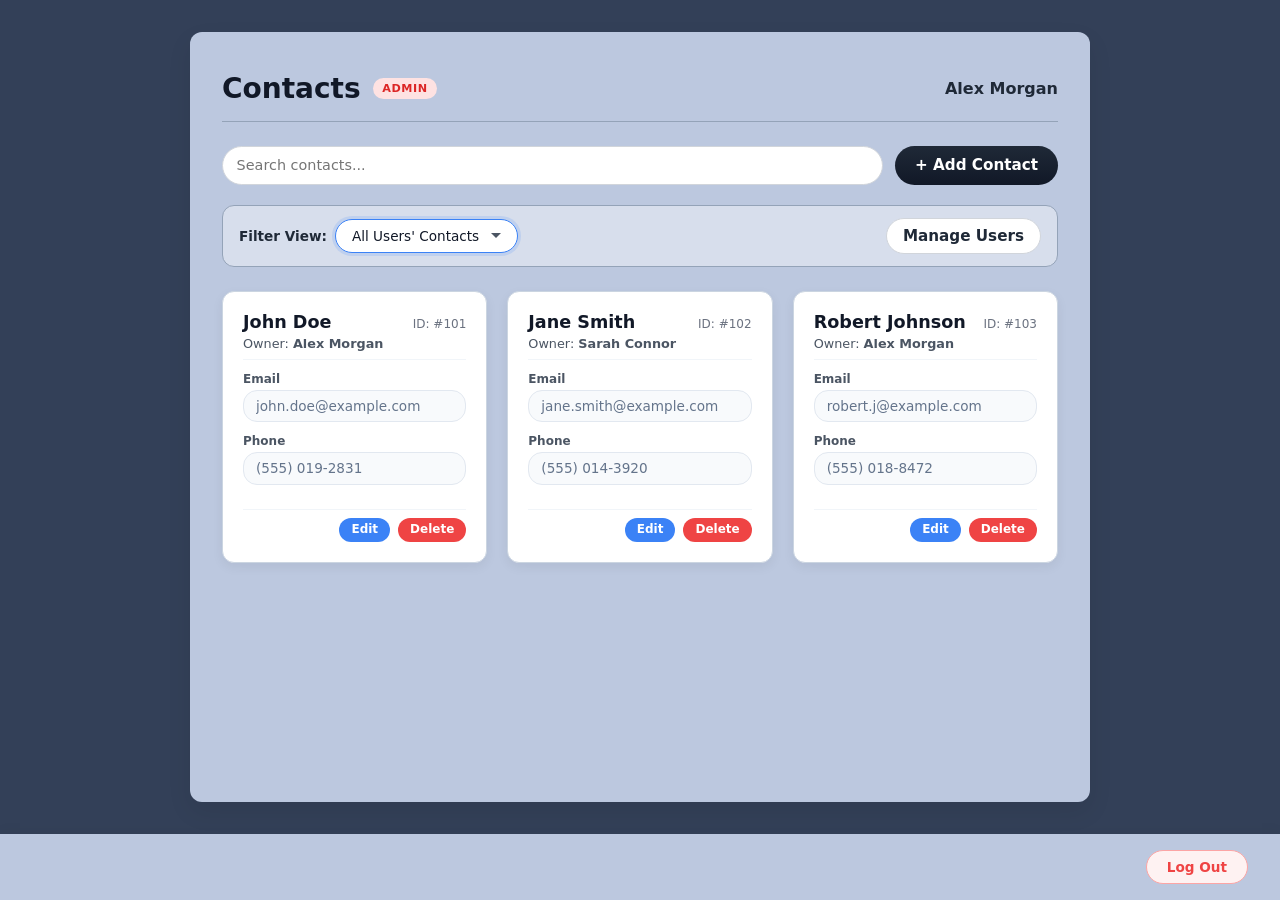
==== frontend/contacts.html @ 06769478 "contact page psudo built" ====
<!DOCTYPE html>
<html lang="en">
<head>
  <meta charset="UTF-8">
  <meta name="viewport" content="width=device-width, initial-scale=1.0">
  <title>Contacts Dashboard</title>
  <link rel="stylesheet" href="css/styles.css">
</head>
<body>

  <!-- Main Container Card -->
  <main class="dashboard-card">
    
    <!-- Top Header -->
    <header class="dashboard-header">
      <div class="brand-section">
        <h1>Contacts</h1>
        <span id="role-badge" class="badge badge-admin">ADMIN</span>
      </div>

      <div class="user-section">
        <span id="user-display-name">Alex Morgan</span>
      </div>
    </header>

    <!-- Toolbar: Search Bar & New Contact Trigger -->
    <section class="toolbar">
      <div class="search-group">
        <input type="text" id="contact-search" placeholder="Search contacts..." autocomplete="off">
      </div>
      <button id="add-contact-btn" class="btn-primary-pill">+ Add Contact</button>
    </section>

    <!-- Admin Filter Dropdown Bar -->
    <section id="admin-banner" class="admin-panel">
<div class="custom-select-wrapper" id="admin-user-filter">
  <label for="admin-user-filter">Filter View:</label>
  <div class="custom-select" tabIndex="0">
    <div class="select-trigger">
      <span class="selected-text">All Users' Contacts</span>
      <span class="arrow"></span>
    </div>
    <div class="custom-options">
      <div class="custom-option selected" data-value="all">All Users' Contacts</div>
      <div class="custom-option" data-value="1">Alex Morgan</div>
      <div class="custom-option" data-value="2">Sarah Connor</div>
    </div>
  </div>
</div>
      <button id="manage-users-btn" class="btn-secondary-pill">Manage Users</button>
    </section>

    <!-- Grid Container with Static Mock Cards -->
    <section id="contacts-grid" class="contacts-grid">
      
      <!-- Card 1 -->
      <div class="contact-card">
        <div class="card-top">
          <h3>John Doe</h3>
          <span class="card-id">ID: #101</span>
        </div>
        <div class="owner-tag">Owner: <strong>Alex Morgan</strong></div>
        <div class="card-field">
          <label>Email</label>
          <input type="email" value="john.doe@example.com" disabled>
        </div>
        <div class="card-field">
          <label>Phone</label>
          <input type="text" value="(555) 019-2831" disabled>
        </div>
        <div class="card-actions">
          <button class="btn-card-action btn-edit">Edit</button>
          <button class="btn-card-action btn-danger">Delete</button>
        </div>
      </div>

      <!-- Card 2 -->
      <div class="contact-card">
        <div class="card-top">
          <h3>Jane Smith</h3>
          <span class="card-id">ID: #102</span>
        </div>
        <div class="owner-tag">Owner: <strong>Sarah Connor</strong></div>
        <div class="card-field">
          <label>Email</label>
          <input type="email" value="jane.smith@example.com" disabled>
        </div>
        <div class="card-field">
          <label>Phone</label>
          <input type="text" value="(555) 014-3920" disabled>
        </div>
        <div class="card-actions">
          <button class="btn-card-action btn-edit">Edit</button>
          <button class="btn-card-action btn-danger">Delete</button>
        </div>
      </div>

      <!-- Card 3 -->
      <div class="contact-card">
        <div class="card-top">
          <h3>Robert Johnson</h3>
          <span class="card-id">ID: #103</span>
        </div>
        <div class="owner-tag">Owner: <strong>Alex Morgan</strong></div>
        <div class="card-field">
          <label>Email</label>
          <input type="email" value="robert.j@example.com" disabled>
        </div>
        <div class="card-field">
          <label>Phone</label>
          <input type="text" value="(555) 018-8472" disabled>
        </div>
        <div class="card-actions">
          <button class="btn-card-action btn-edit">Edit</button>
          <button class="btn-card-action btn-danger">Delete</button>
        </div>
      </div>

    </section>

  </main>

  <!-- Anchored Footer -->
  <footer class="dashboard-footer">
    <button id="logout-btn" class="btn-logout">Log Out</button>
  </footer>

  <script src="js/api.js"></script>
  <script src="js/contacts.js"></script>
</body>
</html>
---- frontend/css/styles.css ----
* {
  box-sizing: border-box;
  margin: 0;
  padding: 0;
  font-family: system-ui, -apple-system, sans-serif;
}

body {
  background-color: #334058;
  display: flex;
  flex-direction: column;
  min-height: 100vh;
}

/* ==========================================================================
   CARDS (AUTH & DASHBOARD)
   ========================================================================== */

.card,
.dashboard-card {
  background: #bcc8df;
  padding: 2.5rem 2rem;
  border-radius: 12px;
  box-shadow: 0 10px 25px rgba(0, 0, 0, 0.08);
  width: 100%;
}

.card {
  max-width: 420px;
  margin: auto;
}

.dashboard-card {
  max-width: 900px;
  margin: 2rem auto;
  flex: 1;
}

.card h1 {
  margin-bottom: 1.75rem;
  text-align: center;
  font-size: 1.75rem;
  color: #111827;
}

/* ==========================================================================
   FORM CONTROLS & INPUTS
   ========================================================================== */

.form-row {
  display: flex;
  gap: 0.75rem;
}

.form-group {
  margin-bottom: 1.25rem;
  flex: 1;
}

.form-group label {
  display: block;
  font-size: 0.85rem;
  font-weight: 500;
  color: #374151;
  margin-bottom: 0.35rem;
}

.form-group input,
.search-group input,
.card-field input {
  width: 100%;
  padding: 0.65rem 0.85rem;
  border: 1px solid #d1d5db;
  border-radius: 20px;
  outline: none;
  font-size: 0.9rem;
  background-color: #ffffff;
  color: #111827;
  display: block;
}

.form-group input:focus,
.search-group input:focus,
.card-field input:focus {
  border-color: #3b82f6;
  box-shadow: 0 0 0 3px rgba(59, 130, 246, 0.15);
}

.card-field input {
  padding: 0.45rem 0.75rem;
  border-radius: 14px;
  font-size: 0.85rem;
  border-color: #e2e8f0;
}

.card-field input:disabled {
  background-color: #f8fafc;
  color: #64748b;
}

/* ==========================================================================
   DASHBOARD HEADER & CONTROL BAR
   ========================================================================== */

.dashboard-header {
  display: flex;
  justify-content: space-between;
  align-items: center;
  margin-bottom: 1.5rem;
  padding-bottom: 1rem;
  border-bottom: 1px solid #94a3b8;
}

.brand-section {
  display: flex;
  align-items: center;
  gap: 0.75rem;
}

.brand-section h1 {
  font-size: 1.75rem;
  color: #111827;
}

.user-section {
  font-weight: 600;
  color: #1f2937;
}

.badge {
  padding: 0.25rem 0.6rem;
  border-radius: 12px;
  font-size: 0.7rem;
  font-weight: 700;
  letter-spacing: 0.05em;
}

.badge-admin { background: #fee2e2; color: #dc2626; }
.badge-user { background: #e0e7ff; color: #2563eb; }

.toolbar {
  display: flex;
  gap: 0.75rem;
  margin-bottom: 1.25rem;
}

.search-group {
  flex: 1;
}

.btn-primary-pill {
  padding: 0.65rem 1.25rem;
  width: auto;
  margin-top: 0;
}

.admin-panel {
  display: flex;
  justify-content: space-between;
  align-items: center;
  background-color: rgba(255, 255, 255, 0.4);
  border: 1px solid #94a3b8;
  padding: 0.75rem 1rem;
  border-radius: 12px;
  margin-bottom: 1.5rem;
}

.select-wrapper {
  display: flex;
  align-items: center;
  gap: 0.5rem;
}

.select-wrapper label {
  font-size: 0.85rem;
  font-weight: 600;
  color: #1f2937;
}

.styled-select {
  padding: 0.5rem 1rem;
  border: 1px solid #d1d5db;
  border-radius: 20px;
  background: #ffffff;
  outline: none;
  font-size: 0.85rem;
}

.btn-secondary-pill {
  width: auto;
  margin-top: 0;
  padding: 0.5rem 1rem;
  background: #ffffff;
  color: #1f2937;
  border: 1px solid #d1d5db;
}

.btn-secondary-pill:hover {
  background: #f3f4f6;
}

/* ==========================================================================
   DYNAMIC AUTO-GRID & WHITE CONTACT CARDS
   ========================================================================== */

.contacts-grid {
  display: grid;
  grid-template-columns: repeat(auto-fit, minmax(260px, 1fr));
  gap: 1.25rem;
  width: 100%;
}

.contact-card {
  background: #ffffff;
  border: 1px solid #cbd5e1;
  border-radius: 12px;
  padding: 1.25rem;
  box-shadow: 0 4px 12px rgba(0, 0, 0, 0.06);
  display: flex;
  flex-direction: column;
}

.card-top {
  display: flex;
  justify-content: space-between;
  align-items: baseline;
  margin-bottom: 0.25rem;
}

.card-top h3 {
  font-size: 1.1rem;
  color: #111827;
}

.card-id {
  font-size: 0.75rem;
  color: #6b7280;
}

.owner-tag {
  font-size: 0.8rem;
  color: #4b5563;
  margin-bottom: 0.75rem;
  padding-bottom: 0.5rem;
  border-bottom: 1px solid #f1f5f9;
}

.card-field {
  margin-bottom: 0.75rem;
}

.card-field label {
  display: block;
  font-size: 0.75rem;
  font-weight: 600;
  color: #4b5563;
  margin-bottom: 0.25rem;
}

/* ==========================================================================
   BUTTONS & LINKS
   ========================================================================== */

button {
  width: 100%;
  padding: 0.75rem;
  background: linear-gradient(180deg, #1f2937 0%, #111827 100%);
  color: #ffffff;
  border: none;
  border-radius: 20px;
  font-size: 0.95rem;
  font-weight: 600;
  cursor: pointer;
  margin-top: 0.5rem;
}

button:hover {
  background: #000000;
}

.card-actions {
  display: flex;
  justify-content: flex-end;
  align-items: center;
  gap: 0.5rem;
  margin-top: 0.75rem;
  padding-top: 0.5rem;
  border-top: 1px solid #f1f5f9;
}

.btn-card-action {
  width: auto;
  margin-top: 0;
  padding: 0.3rem 0.75rem;
  font-size: 0.75rem;
  font-weight: 600;
  border-radius: 12px;
  line-height: 1.2;
}

.btn-edit {
  background: #3b82f6;
  color: #ffffff;
}

.btn-edit:hover {
  background: #2563eb;
}

.btn-danger {
  background: #ef4444;
  color: #ffffff;
}

.btn-danger:hover {
  background: #dc2626;
}

.btn-logout {
  width: auto;
  margin-top: 0;
  background: #fef2f2;
  color: #ef4444;
  border: 1px solid #fca5a5;
  padding: 0.5rem 1.25rem;
  font-size: 0.85rem;
  font-weight: 600;
  border-radius: 20px;
  cursor: pointer;
  transition: all 0.15s ease;
}

.btn-logout:hover {
  background: #ef4444;
  color: #ffffff;
  border-color: #ef4444;
}

.auth-link {
  margin-top: 1.25rem;
  text-align: center;
  font-size: 0.85rem;
  color: #6b7280;
}

.auth-link a {
  color: #2563eb;
  text-decoration: none;
}

.auth-link a:hover {
  text-decoration: underline;
}

/* ==========================================================================
   ANCHORED FOOTER
   ========================================================================== */

.dashboard-footer {
  width: 100%;
  background-color: #bcc8df;
  padding: 1rem 2rem;
  display: flex;
  justify-content: flex-end;
  align-items: center;
  position: sticky;
  bottom: 0;
  box-shadow: 0 -4px 12px rgba(0, 0, 0, 0.03);
}

/* ==========================================================================
   CUSTOM ROUNDED DROPDOWN
   ========================================================================== */

.custom-select-wrapper {
  display: flex;
  align-items: center;
  gap: 0.5rem;
}

.custom-select-wrapper label {
  font-size: 0.85rem;
  font-weight: 600;
  color: #1f2937;
}

.custom-select {
  position: relative;
  user-select: none;
  min-width: 180px;
}

.select-trigger {
  display: flex;
  align-items: center;
  justify-content: space-between;
  padding: 0.5rem 1rem;
  background: #ffffff;
  border: 1px solid #3b82f6;
  border-radius: 20px;
  font-size: 0.85rem;
  color: #111827;
  cursor: pointer;
  box-shadow: 0 0 0 3px rgba(59, 130, 246, 0.15);
  transition: all 0.15s ease;
}

.select-trigger .arrow {
  width: 0;
  height: 0;
  border-left: 5px solid transparent;
  border-right: 5px solid transparent;
  border-top: 5px solid #4b5563;
  margin-left: 0.75rem;
  transition: transform 0.15s ease;
}

.custom-select.open .select-trigger .arrow {
  transform: rotate(180deg);
}

.custom-options {
  position: absolute;
  top: calc(100% + 6px);
  left: 0;
  right: 0;
  background: #ffffff;
  border: 1px solid #d1d5db;
  border-radius: 12px;
  box-shadow: 0 10px 20px rgba(0, 0, 0, 0.12);
  display: none;
  overflow: hidden;
  z-index: 100;
}

.custom-select.open .custom-options {
  display: block;
}

.custom-option {
  padding: 0.6rem 1rem;
  font-size: 0.85rem;
  color: #1f2937;
  cursor: pointer;
  transition: background 0.15s ease, color 0.15s ease;
}

.custom-option:hover {
  background: #3b82f6;
  color: #ffffff;
}

.custom-option.selected {
  background: #eff6ff;
  color: #2563eb;
  font-weight: 600;
}

.custom-option.selected:hover {
  background: #3b82f6;
  color: #ffffff;
}
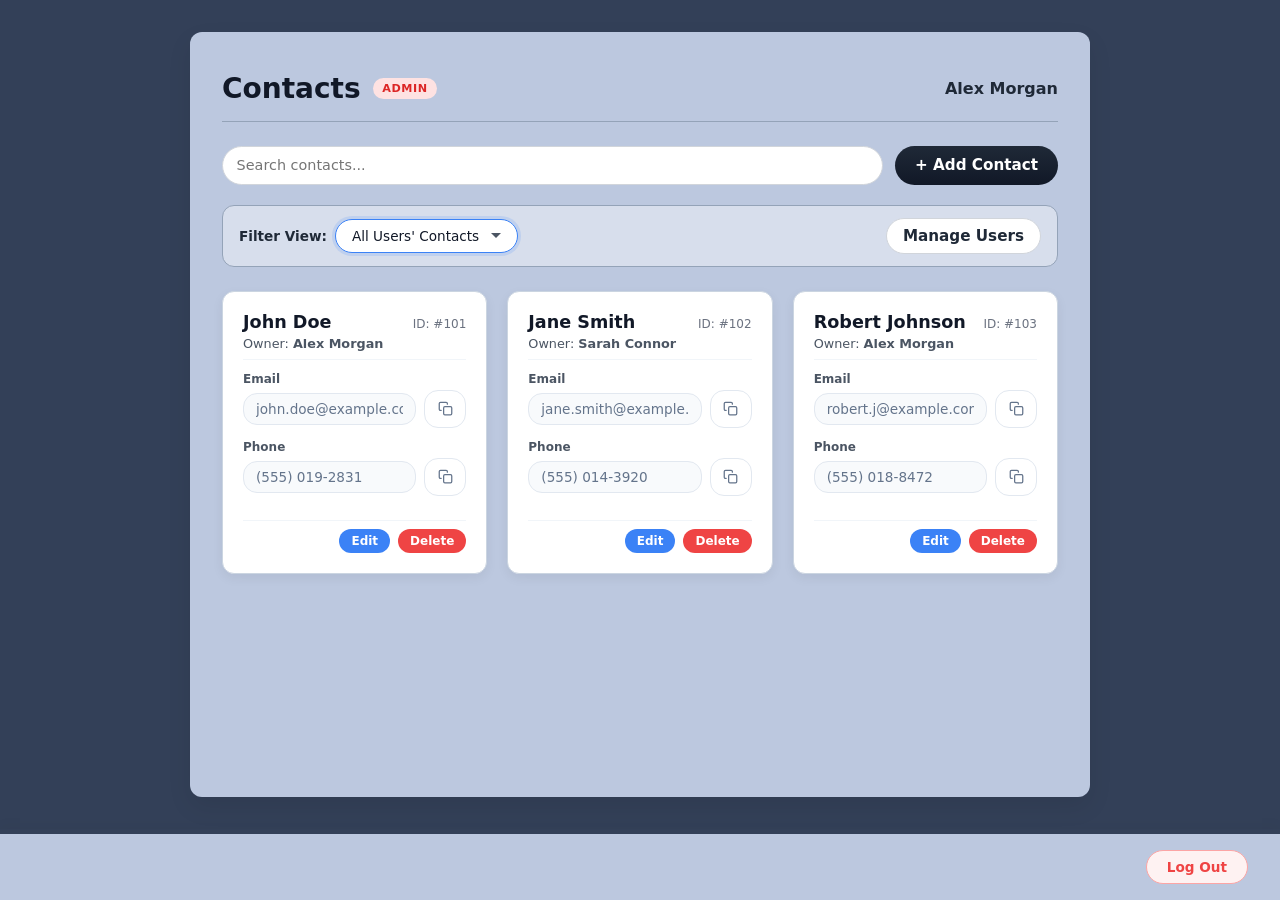
==== commit c75f092a: "updated the frontend.md . limited navigational functionallity, so make sure to open the contacts.htm" ====
--- a/frontend/contacts.html
+++ b/frontend/contacts.html
@@ -33,20 +33,20 @@
 
     <!-- Admin Filter Dropdown Bar -->
     <section id="admin-banner" class="admin-panel">
-<div class="custom-select-wrapper" id="admin-user-filter">
-  <label for="admin-user-filter">Filter View:</label>
-  <div class="custom-select" tabIndex="0">
-    <div class="select-trigger">
-      <span class="selected-text">All Users' Contacts</span>
-      <span class="arrow"></span>
-    </div>
-    <div class="custom-options">
-      <div class="custom-option selected" data-value="all">All Users' Contacts</div>
-      <div class="custom-option" data-value="1">Alex Morgan</div>
-      <div class="custom-option" data-value="2">Sarah Connor</div>
-    </div>
-  </div>
-</div>
+      <div class="custom-select-wrapper" id="admin-user-filter">
+        <label for="admin-user-filter">Filter View:</label>
+        <div class="custom-select" tabIndex="0">
+          <div class="select-trigger">
+            <span class="selected-text">All Users' Contacts</span>
+            <span class="arrow"></span>
+          </div>
+          <div class="custom-options">
+            <div class="custom-option selected" data-value="all">All Users' Contacts</div>
+            <div class="custom-option" data-value="1">Alex Morgan</div>
+            <div class="custom-option" data-value="2">Sarah Connor</div>
+          </div>
+        </div>
+      </div>
       <button id="manage-users-btn" class="btn-secondary-pill">Manage Users</button>
     </section>
 
@@ -60,14 +60,39 @@
           <span class="card-id">ID: #101</span>
         </div>
         <div class="owner-tag">Owner: <strong>Alex Morgan</strong></div>
+        
         <div class="card-field">
           <label>Email</label>
-          <input type="email" value="john.doe@example.com" disabled>
-        </div>
+          <div class="input-with-copy">
+            <input type="email" value="john.doe@example.com" disabled>
+            <button class="btn-copy-inline" type="button" title="Copy Email">
+              <svg class="icon-copy" width="15" height="15" viewBox="0 0 24 24" fill="none" stroke="currentColor" stroke-width="2" stroke-linecap="round" stroke-linejoin="round">
+                <rect x="9" y="9" width="13" height="13" rx="2" ry="2"></rect>
+                <path d="M5 15H4a2 2 0 0 1-2-2V4a2 2 0 0 1 2-2h9a2 2 0 0 1 2 2v1"></path>
+              </svg>
+              <svg class="icon-check" width="15" height="15" viewBox="0 0 24 24" fill="none" stroke="currentColor" stroke-width="2.5" stroke-linecap="round" stroke-linejoin="round">
+                <polyline points="20 6 9 17 4 12"></polyline>
+              </svg>
+            </button>
+          </div>
+        </div>
+
         <div class="card-field">
           <label>Phone</label>
-          <input type="text" value="(555) 019-2831" disabled>
-        </div>
+          <div class="input-with-copy">
+            <input type="text" value="(555) 019-2831" disabled>
+            <button class="btn-copy-inline" type="button" title="Copy Phone">
+              <svg class="icon-copy" width="15" height="15" viewBox="0 0 24 24" fill="none" stroke="currentColor" stroke-width="2" stroke-linecap="round" stroke-linejoin="round">
+                <rect x="9" y="9" width="13" height="13" rx="2" ry="2"></rect>
+                <path d="M5 15H4a2 2 0 0 1-2-2V4a2 2 0 0 1 2-2h9a2 2 0 0 1 2 2v1"></path>
+              </svg>
+              <svg class="icon-check" width="15" height="15" viewBox="0 0 24 24" fill="none" stroke="currentColor" stroke-width="2.5" stroke-linecap="round" stroke-linejoin="round">
+                <polyline points="20 6 9 17 4 12"></polyline>
+              </svg>
+            </button>
+          </div>
+        </div>
+
         <div class="card-actions">
           <button class="btn-card-action btn-edit">Edit</button>
           <button class="btn-card-action btn-danger">Delete</button>
@@ -81,14 +106,39 @@
           <span class="card-id">ID: #102</span>
         </div>
         <div class="owner-tag">Owner: <strong>Sarah Connor</strong></div>
+        
         <div class="card-field">
           <label>Email</label>
-          <input type="email" value="jane.smith@example.com" disabled>
-        </div>
+          <div class="input-with-copy">
+            <input type="email" value="jane.smith@example.com" disabled>
+            <button class="btn-copy-inline" type="button" title="Copy Email">
+              <svg class="icon-copy" width="15" height="15" viewBox="0 0 24 24" fill="none" stroke="currentColor" stroke-width="2" stroke-linecap="round" stroke-linejoin="round">
+                <rect x="9" y="9" width="13" height="13" rx="2" ry="2"></rect>
+                <path d="M5 15H4a2 2 0 0 1-2-2V4a2 2 0 0 1 2-2h9a2 2 0 0 1 2 2v1"></path>
+              </svg>
+              <svg class="icon-check" width="15" height="15" viewBox="0 0 24 24" fill="none" stroke="currentColor" stroke-width="2.5" stroke-linecap="round" stroke-linejoin="round">
+                <polyline points="20 6 9 17 4 12"></polyline>
+              </svg>
+            </button>
+          </div>
+        </div>
+
         <div class="card-field">
           <label>Phone</label>
-          <input type="text" value="(555) 014-3920" disabled>
-        </div>
+          <div class="input-with-copy">
+            <input type="text" value="(555) 014-3920" disabled>
+            <button class="btn-copy-inline" type="button" title="Copy Phone">
+              <svg class="icon-copy" width="15" height="15" viewBox="0 0 24 24" fill="none" stroke="currentColor" stroke-width="2" stroke-linecap="round" stroke-linejoin="round">
+                <rect x="9" y="9" width="13" height="13" rx="2" ry="2"></rect>
+                <path d="M5 15H4a2 2 0 0 1-2-2V4a2 2 0 0 1 2-2h9a2 2 0 0 1 2 2v1"></path>
+              </svg>
+              <svg class="icon-check" width="15" height="15" viewBox="0 0 24 24" fill="none" stroke="currentColor" stroke-width="2.5" stroke-linecap="round" stroke-linejoin="round">
+                <polyline points="20 6 9 17 4 12"></polyline>
+              </svg>
+            </button>
+          </div>
+        </div>
+
         <div class="card-actions">
           <button class="btn-card-action btn-edit">Edit</button>
           <button class="btn-card-action btn-danger">Delete</button>
@@ -102,14 +152,39 @@
           <span class="card-id">ID: #103</span>
         </div>
         <div class="owner-tag">Owner: <strong>Alex Morgan</strong></div>
+        
         <div class="card-field">
           <label>Email</label>
-          <input type="email" value="robert.j@example.com" disabled>
-        </div>
+          <div class="input-with-copy">
+            <input type="email" value="robert.j@example.com" disabled>
+            <button class="btn-copy-inline" type="button" title="Copy Email">
+              <svg class="icon-copy" width="15" height="15" viewBox="0 0 24 24" fill="none" stroke="currentColor" stroke-width="2" stroke-linecap="round" stroke-linejoin="round">
+                <rect x="9" y="9" width="13" height="13" rx="2" ry="2"></rect>
+                <path d="M5 15H4a2 2 0 0 1-2-2V4a2 2 0 0 1 2-2h9a2 2 0 0 1 2 2v1"></path>
+              </svg>
+              <svg class="icon-check" width="15" height="15" viewBox="0 0 24 24" fill="none" stroke="currentColor" stroke-width="2.5" stroke-linecap="round" stroke-linejoin="round">
+                <polyline points="20 6 9 17 4 12"></polyline>
+              </svg>
+            </button>
+          </div>
+        </div>
+
         <div class="card-field">
           <label>Phone</label>
-          <input type="text" value="(555) 018-8472" disabled>
-        </div>
+          <div class="input-with-copy">
+            <input type="text" value="(555) 018-8472" disabled>
+            <button class="btn-copy-inline" type="button" title="Copy Phone">
+              <svg class="icon-copy" width="15" height="15" viewBox="0 0 24 24" fill="none" stroke="currentColor" stroke-width="2" stroke-linecap="round" stroke-linejoin="round">
+                <rect x="9" y="9" width="13" height="13" rx="2" ry="2"></rect>
+                <path d="M5 15H4a2 2 0 0 1-2-2V4a2 2 0 0 1 2-2h9a2 2 0 0 1 2 2v1"></path>
+              </svg>
+              <svg class="icon-check" width="15" height="15" viewBox="0 0 24 24" fill="none" stroke="currentColor" stroke-width="2.5" stroke-linecap="round" stroke-linejoin="round">
+                <polyline points="20 6 9 17 4 12"></polyline>
+              </svg>
+            </button>
+          </div>
+        </div>
+
         <div class="card-actions">
           <button class="btn-card-action btn-edit">Edit</button>
           <button class="btn-card-action btn-danger">Delete</button>
--- a/frontend/css/styles.css
+++ b/frontend/css/styles.css
@@ -1,3 +1,33 @@
+/*
+   VARIABLES & BASE STYLES
+*/
+
+:root {
+  --bg-main: #334058;
+  --bg-card: #bcc8df;
+  --bg-surface: #ffffff;
+  --bg-disabled: #f8fafc;
+  
+  --text-dark: #111827;
+  --text-main: #1f2937;
+  --text-muted: #4b5563;
+  --text-light: #64748b;
+  
+  --border-default: #d1d5db;
+  --border-light: #e2e8f0;
+  --border-subtle: #f1f5f9;
+  
+  --primary: #3b82f6;
+  --primary-hover: #2563eb;
+  --danger: #ef4444;
+  --danger-hover: #dc2626;
+  --success: #16a34a;
+  
+  --radius-sm: 12px;
+  --radius-md: 14px;
+  --radius-pill: 20px;
+}
+
 * {
   box-sizing: border-box;
   margin: 0;
@@ -6,21 +36,21 @@
 }
 
 body {
-  background-color: #334058;
+  background-color: var(--bg-main);
   display: flex;
   flex-direction: column;
   min-height: 100vh;
 }
 
-/* ==========================================================================
-   CARDS (AUTH & DASHBOARD)
-   ========================================================================== */
+/*
+   CARDS & CONTAINERS
+*/
 
 .card,
 .dashboard-card {
-  background: #bcc8df;
+  background: var(--bg-card);
   padding: 2.5rem 2rem;
-  border-radius: 12px;
+  border-radius: var(--radius-sm);
   box-shadow: 0 10px 25px rgba(0, 0, 0, 0.08);
   width: 100%;
 }
@@ -40,12 +70,12 @@
   margin-bottom: 1.75rem;
   text-align: center;
   font-size: 1.75rem;
-  color: #111827;
-}
-
-/* ==========================================================================
+  color: var(--text-dark);
+}
+
+/*
    FORM CONTROLS & INPUTS
-   ========================================================================== */
+*/
 
 .form-row {
   display: flex;
@@ -70,37 +100,47 @@
 .card-field input {
   width: 100%;
   padding: 0.65rem 0.85rem;
-  border: 1px solid #d1d5db;
-  border-radius: 20px;
+  border: 1px solid var(--border-default);
+  border-radius: var(--radius-pill);
   outline: none;
   font-size: 0.9rem;
-  background-color: #ffffff;
-  color: #111827;
+  background-color: var(--bg-surface);
+  color: var(--text-dark);
   display: block;
 }
 
 .form-group input:focus,
 .search-group input:focus,
 .card-field input:focus {
-  border-color: #3b82f6;
+  border-color: var(--primary);
   box-shadow: 0 0 0 3px rgba(59, 130, 246, 0.15);
 }
 
 .card-field input {
   padding: 0.45rem 0.75rem;
-  border-radius: 14px;
-  font-size: 0.85rem;
-  border-color: #e2e8f0;
+  border-radius: var(--radius-md);
+  font-size: 0.85rem;
+  border-color: var(--border-light);
 }
 
 .card-field input:disabled {
-  background-color: #f8fafc;
-  color: #64748b;
-}
-
-/* ==========================================================================
+  background-color: var(--bg-disabled);
+  color: var(--text-light);
+}
+
+.input-with-copy {
+  display: flex;
+  align-items: center;
+  gap: 0.5rem;
+}
+
+.input-with-copy input {
+  flex: 1;
+}
+
+/*
    DASHBOARD HEADER & CONTROL BAR
-   ========================================================================== */
+*/
 
 .dashboard-header {
   display: flex;
@@ -119,17 +159,17 @@
 
 .brand-section h1 {
   font-size: 1.75rem;
-  color: #111827;
+  color: var(--text-dark);
 }
 
 .user-section {
   font-weight: 600;
-  color: #1f2937;
+  color: var(--text-main);
 }
 
 .badge {
   padding: 0.25rem 0.6rem;
-  border-radius: 12px;
+  border-radius: var(--radius-sm);
   font-size: 0.7rem;
   font-weight: 700;
   letter-spacing: 0.05em;
@@ -148,12 +188,6 @@
   flex: 1;
 }
 
-.btn-primary-pill {
-  padding: 0.65rem 1.25rem;
-  width: auto;
-  margin-top: 0;
-}
-
 .admin-panel {
   display: flex;
   justify-content: space-between;
@@ -161,47 +195,99 @@
   background-color: rgba(255, 255, 255, 0.4);
   border: 1px solid #94a3b8;
   padding: 0.75rem 1rem;
-  border-radius: 12px;
+  border-radius: var(--radius-sm);
   margin-bottom: 1.5rem;
 }
 
-.select-wrapper {
+/* Custom Dropdown Filter */
+.custom-select-wrapper {
   display: flex;
   align-items: center;
   gap: 0.5rem;
 }
 
-.select-wrapper label {
-  font-size: 0.85rem;
-  font-weight: 600;
-  color: #1f2937;
-}
-
-.styled-select {
+.custom-select-wrapper label {
+  font-size: 0.85rem;
+  font-weight: 600;
+  color: var(--text-main);
+}
+
+.custom-select {
+  position: relative;
+  user-select: none;
+  min-width: 180px;
+}
+
+.select-trigger {
+  display: flex;
+  align-items: center;
+  justify-content: space-between;
   padding: 0.5rem 1rem;
-  border: 1px solid #d1d5db;
-  border-radius: 20px;
-  background: #ffffff;
-  outline: none;
-  font-size: 0.85rem;
-}
-
-.btn-secondary-pill {
-  width: auto;
-  margin-top: 0;
-  padding: 0.5rem 1rem;
-  background: #ffffff;
-  color: #1f2937;
-  border: 1px solid #d1d5db;
-}
-
-.btn-secondary-pill:hover {
-  background: #f3f4f6;
-}
-
-/* ==========================================================================
-   DYNAMIC AUTO-GRID & WHITE CONTACT CARDS
-   ========================================================================== */
+  background: var(--bg-surface);
+  border: 1px solid var(--primary);
+  border-radius: var(--radius-pill);
+  font-size: 0.85rem;
+  color: var(--text-dark);
+  cursor: pointer;
+  box-shadow: 0 0 0 3px rgba(59, 130, 246, 0.15);
+  transition: all 0.15s ease;
+}
+
+.select-trigger .arrow {
+  width: 0;
+  height: 0;
+  border-left: 5px solid transparent;
+  border-right: 5px solid transparent;
+  border-top: 5px solid var(--text-muted);
+  margin-left: 0.75rem;
+  transition: transform 0.15s ease;
+}
+
+.custom-select.open .select-trigger .arrow {
+  transform: rotate(180deg);
+}
+
+.custom-options {
+  position: absolute;
+  top: calc(100% + 6px);
+  left: 0;
+  right: 0;
+  background: var(--bg-surface);
+  border: 1px solid var(--border-default);
+  border-radius: var(--radius-sm);
+  box-shadow: 0 10px 20px rgba(0, 0, 0, 0.12);
+  display: none;
+  overflow: hidden;
+  z-index: 100;
+}
+
+.custom-select.open .custom-options {
+  display: block;
+}
+
+.custom-option {
+  padding: 0.6rem 1rem;
+  font-size: 0.85rem;
+  color: var(--text-main);
+  cursor: pointer;
+  transition: background 0.15s ease, color 0.15s ease;
+}
+
+.custom-option:hover,
+.custom-option.selected:hover {
+  background: var(--primary);
+  color: var(--bg-surface);
+}
+
+.custom-option.selected {
+  background: #eff6ff;
+  color: var(--primary-hover);
+  font-weight: 600;
+}
+
+/*
+   DYNAMIC AUTO-GRID & CONTACT CARDS
+*/
 
 .contacts-grid {
   display: grid;
@@ -211,9 +297,9 @@
 }
 
 .contact-card {
-  background: #ffffff;
+  background: var(--bg-surface);
   border: 1px solid #cbd5e1;
-  border-radius: 12px;
+  border-radius: var(--radius-sm);
   padding: 1.25rem;
   box-shadow: 0 4px 12px rgba(0, 0, 0, 0.06);
   display: flex;
@@ -229,7 +315,7 @@
 
 .card-top h3 {
   font-size: 1.1rem;
-  color: #111827;
+  color: var(--text-dark);
 }
 
 .card-id {
@@ -239,10 +325,10 @@
 
 .owner-tag {
   font-size: 0.8rem;
-  color: #4b5563;
+  color: var(--text-muted);
   margin-bottom: 0.75rem;
   padding-bottom: 0.5rem;
-  border-bottom: 1px solid #f1f5f9;
+  border-bottom: 1px solid var(--border-subtle);
 }
 
 .card-field {
@@ -253,21 +339,21 @@
   display: block;
   font-size: 0.75rem;
   font-weight: 600;
-  color: #4b5563;
+  color: var(--text-muted);
   margin-bottom: 0.25rem;
 }
 
-/* ==========================================================================
-   BUTTONS & LINKS
-   ========================================================================== */
+/*
+   BUTTONS, ACTIONS & LINKS
+*/
 
 button {
   width: 100%;
   padding: 0.75rem;
   background: linear-gradient(180deg, #1f2937 0%, #111827 100%);
-  color: #ffffff;
+  color: var(--bg-surface);
   border: none;
-  border-radius: 20px;
+  border-radius: var(--radius-pill);
   font-size: 0.95rem;
   font-weight: 600;
   cursor: pointer;
@@ -276,6 +362,25 @@
 
 button:hover {
   background: #000000;
+}
+
+.btn-primary-pill {
+  padding: 0.65rem 1.25rem;
+  width: auto;
+  margin-top: 0;
+}
+
+.btn-secondary-pill {
+  width: auto;
+  margin-top: 0;
+  padding: 0.5rem 1rem;
+  background: var(--bg-surface);
+  color: var(--text-main);
+  border: 1px solid var(--border-default);
+}
+
+.btn-secondary-pill:hover {
+  background: #f3f4f6;
 }
 
 .card-actions {
@@ -285,7 +390,7 @@
   gap: 0.5rem;
   margin-top: 0.75rem;
   padding-top: 0.5rem;
-  border-top: 1px solid #f1f5f9;
+  border-top: 1px solid var(--border-subtle);
 }
 
 .btn-card-action {
@@ -294,46 +399,84 @@
   padding: 0.3rem 0.75rem;
   font-size: 0.75rem;
   font-weight: 600;
-  border-radius: 12px;
+  border-radius: var(--radius-sm);
   line-height: 1.2;
 }
 
 .btn-edit {
-  background: #3b82f6;
-  color: #ffffff;
+  background: var(--primary);
+  color: var(--bg-surface);
 }
 
 .btn-edit:hover {
-  background: #2563eb;
+  background: var(--primary-hover);
 }
 
 .btn-danger {
-  background: #ef4444;
-  color: #ffffff;
+  background: var(--danger);
+  color: var(--bg-surface);
 }
 
 .btn-danger:hover {
-  background: #dc2626;
+  background: var(--danger-hover);
+}
+
+.btn-copy-inline {
+  width: 42px;
+  height: 38px;
+  margin-top: 0;
+  padding: 0;
+  background: var(--bg-surface);
+  color: var(--text-light);
+  border: 1px solid var(--border-light);
+  border-radius: var(--radius-md);
+  display: inline-flex;
+  align-items: center;
+  justify-content: center;
+  cursor: pointer;
+  flex-shrink: 0;
+  transition: all 0.15s ease;
+}
+
+.btn-copy-inline:hover {
+  background: var(--bg-disabled);
+  color: #1e293b;
+  border-color: #cbd5e1;
+}
+
+.btn-copy-inline .icon-copy { display: block; }
+.btn-copy-inline .icon-check { display: none; }
+
+.btn-copy-inline.copied {
+  background: #f0fdf4;
+  color: var(--success);
+  border-color: #86efac;
+}
+
+.btn-copy-inline.copied .icon-copy { display: none; }
+.btn-copy-inline.copied .icon-check {
+  display: block;
+  animation: scaleIn 0.15s ease-out;
 }
 
 .btn-logout {
   width: auto;
   margin-top: 0;
   background: #fef2f2;
-  color: #ef4444;
+  color: var(--danger);
   border: 1px solid #fca5a5;
   padding: 0.5rem 1.25rem;
   font-size: 0.85rem;
   font-weight: 600;
-  border-radius: 20px;
+  border-radius: var(--radius-pill);
   cursor: pointer;
   transition: all 0.15s ease;
 }
 
 .btn-logout:hover {
-  background: #ef4444;
-  color: #ffffff;
-  border-color: #ef4444;
+  background: var(--danger);
+  color: var(--bg-surface);
+  border-color: var(--danger);
 }
 
 .auth-link {
@@ -344,7 +487,7 @@
 }
 
 .auth-link a {
-  color: #2563eb;
+  color: var(--primary-hover);
   text-decoration: none;
 }
 
@@ -352,13 +495,14 @@
   text-decoration: underline;
 }
 
-/* ==========================================================================
-   ANCHORED FOOTER
-   ========================================================================== */
+/*
+   ANCHORED FOOTER & ANIMATIONS
+*/
 
 .dashboard-footer {
   width: 100%;
-  background-color: #bcc8df;
+  background-color: var(--bg-card);
+  border-top: 5px solid var(--bg-main);
   padding: 1rem 2rem;
   display: flex;
   justify-content: flex-end;
@@ -368,95 +512,13 @@
   box-shadow: 0 -4px 12px rgba(0, 0, 0, 0.03);
 }
 
-/* ==========================================================================
-   CUSTOM ROUNDED DROPDOWN
-   ========================================================================== */
-
-.custom-select-wrapper {
-  display: flex;
-  align-items: center;
-  gap: 0.5rem;
-}
-
-.custom-select-wrapper label {
-  font-size: 0.85rem;
-  font-weight: 600;
-  color: #1f2937;
-}
-
-.custom-select {
-  position: relative;
-  user-select: none;
-  min-width: 180px;
-}
-
-.select-trigger {
-  display: flex;
-  align-items: center;
-  justify-content: space-between;
-  padding: 0.5rem 1rem;
-  background: #ffffff;
-  border: 1px solid #3b82f6;
-  border-radius: 20px;
-  font-size: 0.85rem;
-  color: #111827;
-  cursor: pointer;
-  box-shadow: 0 0 0 3px rgba(59, 130, 246, 0.15);
-  transition: all 0.15s ease;
-}
-
-.select-trigger .arrow {
-  width: 0;
-  height: 0;
-  border-left: 5px solid transparent;
-  border-right: 5px solid transparent;
-  border-top: 5px solid #4b5563;
-  margin-left: 0.75rem;
-  transition: transform 0.15s ease;
-}
-
-.custom-select.open .select-trigger .arrow {
-  transform: rotate(180deg);
-}
-
-.custom-options {
-  position: absolute;
-  top: calc(100% + 6px);
-  left: 0;
-  right: 0;
-  background: #ffffff;
-  border: 1px solid #d1d5db;
-  border-radius: 12px;
-  box-shadow: 0 10px 20px rgba(0, 0, 0, 0.12);
-  display: none;
-  overflow: hidden;
-  z-index: 100;
-}
-
-.custom-select.open .custom-options {
-  display: block;
-}
-
-.custom-option {
-  padding: 0.6rem 1rem;
-  font-size: 0.85rem;
-  color: #1f2937;
-  cursor: pointer;
-  transition: background 0.15s ease, color 0.15s ease;
-}
-
-.custom-option:hover {
-  background: #3b82f6;
-  color: #ffffff;
-}
-
-.custom-option.selected {
-  background: #eff6ff;
-  color: #2563eb;
-  font-weight: 600;
-}
-
-.custom-option.selected:hover {
-  background: #3b82f6;
-  color: #ffffff;
+@keyframes scaleIn {
+  from {
+    transform: scale(0.6);
+    opacity: 0;
+  }
+  to {
+    transform: scale(1);
+    opacity: 1;
+  }
 }
